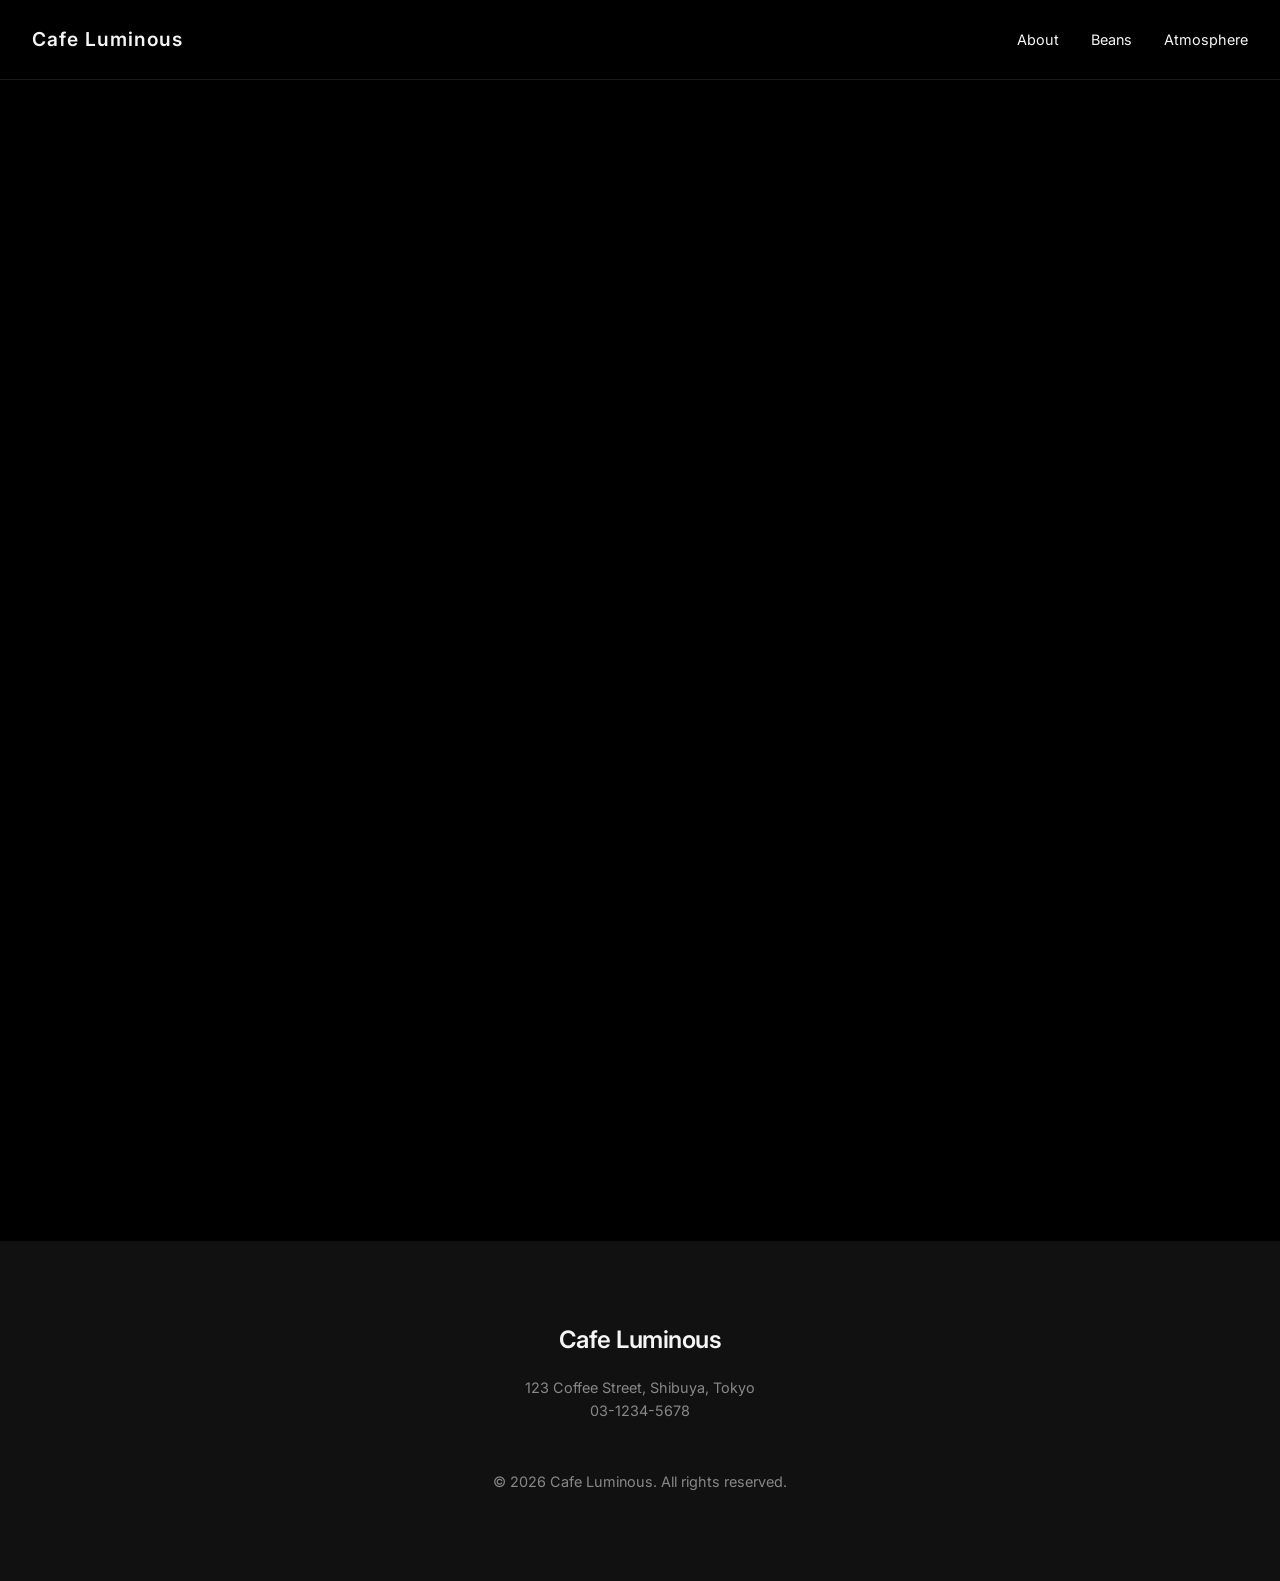
==== beans.html @ d184118b "Add files via upload" ====
<!DOCTYPE html>
<html lang="ja">
<head>
    <meta charset="UTF-8">
    <meta name="viewport" content="width=device-width, initial-scale=1.0">
    <title>豆へのこだわり | Cafe Luminous</title>
    <link rel="preconnect" href="https://fonts.googleapis.com">
    <link rel="preconnect" href="https://fonts.gstatic.com" crossorigin>
    <link href="https://fonts.googleapis.com/css2?family=Inter:wght@300;400;600&family=Noto+Sans+JP:wght@300;400;700&display=swap" rel="stylesheet">
    <link rel="stylesheet" href="style.css">
    <style>
        .back-link {
            display: inline-block;
            margin-top: 4rem;
            color: var(--accent);
            text-decoration: none;
            border-bottom: 1px solid var(--accent);
            padding-bottom: 2px;
            transition: opacity 0.3s;
            font-size: 1.1rem;
        }
        .back-link:hover {
            opacity: 0.7;
        }
        .beans-hero {
            padding: 10rem 2rem 6rem;
        }
        .detail-block {
            margin-top: 4rem;
            text-align: left;
            background: rgba(255, 255, 255, 0.03);
            padding: 3rem;
            border-radius: 12px;
            border: 1px solid rgba(255, 255, 255, 0.05);
        }
        .detail-title {
            font-size: 1.6rem;
            margin-bottom: 1.5rem;
            color: var(--accent);
            font-weight: 400;
        }
    </style>
</head>
<body class="bg-dark text-light">
    <!-- ナビゲーションバーは他のページと同じ -->
    <nav id="navbar" style="background: rgba(0, 0, 0, 0.8);">
        <div class="logo">Cafe Luminous</div>
        <ul class="nav-links">
            <li><a href="index.html#about">About</a></li>
            <li><a href="index.html#beans">Beans</a></li>
            <li><a href="index.html#atmosphere">Atmosphere</a></li>
        </ul>
    </nav>

    <section class="content-section beans-hero bg-dark text-light">
        <div class="container">
            <h1 class="section-title fade-up">豆へのこだわり</h1>
            <p class="section-text fade-up delay-1" style="margin-bottom: 4rem;">
                一杯のコーヒーが生まれるまでには、数え切れないほどの物語があります。<br>
                私たちが選ぶ豆は、単なる農作物ではありません。それぞれの生産者が丹精込めて育て上げた、芸術作品とも言える一粒一粒です。
            </p>
            
            <div class="image-showcase fade-in">
                <img src="assets/coffee_beans_macro_1776573199091.png" alt="厳選されたプレミアルコーヒー豆" class="showcase-img">
            </div>
            
            <div class="detail-block fade-up delay-2">
                <h3 class="detail-title">妥協なき厳選のプロセス</h3>
                <p class="section-text" style="margin: 0; max-width: 100%; text-align: left; margin-bottom: 3rem;">
                    世界中の農園からサンプルを取り寄せ、カッピングと呼ばれるテイスティングを繰り返します。<br>
                    私たちが求めるのは、単に「美味しい」だけでなく、その土地のテロワール（風土）を感じられるような、際立った個性を持つ味わいです。<br>
                    フェアトレードや環境への配慮など、持続可能な農園からのみ調達しています。
                </p>

                <h3 class="detail-title">日々の変化に寄り添う焙煎の美学</h3>
                <p class="section-text" style="margin: 0; max-width: 100%; text-align: left;">
                    豆の個性を最大限に引き出すため、毎日その日の気温や湿度に合わせて焙煎のプロファイル（温度や時間のグラフ）を微調整しています。<br>
                    浅煎りでフルーティな酸味を楽しむものから、深煎りで深いコクとチョコレートのような甘みを堪能するものまで、豆本来の魅力を余すところなく引き出します。
                </p>
            </div>
            
            <a href="index.html" class="back-link fade-up delay-2">← トップページへ戻る</a>
        </div>
    </section>

    <footer>
        <div class="footer-content">
            <h2>Cafe Luminous</h2>
            <p>123 Coffee Street, Shibuya, Tokyo<br>03-1234-5678</p>
            <p class="copyright">&copy; 2026 Cafe Luminous. All rights reserved.</p>
        </div>
    </footer>
    <script src="main.js"></script>
</body>
</html>
---- style.css ----
/* Reset & BaseStyles */
:root {
    --text-dark: #111111;
    --text-light: #f5f5f7;
    --bg-light: #ffffff;
    --bg-dark: #000000;
    --accent: #d4af37; /* Gold/Bronze accent */
}

* {
    margin: 0;
    padding: 0;
    box-sizing: border-box;
}

body {
    font-family: 'Inter', 'Noto Sans JP', sans-serif;
    background-color: var(--bg-dark); /* Default body to dark for smooth transition */
    color: var(--text-light);
    line-height: 1.6;
    overflow-x: hidden;
    -webkit-font-smoothing: antialiased;
}

/* Typography */
h1, h2, h3 {
    font-weight: 600;
    letter-spacing: -0.02em;
}

.headline {
    font-size: 4rem;
    line-height: 1.1;
    margin-bottom: 1rem;
    text-shadow: 0 4px 20px rgba(0,0,0,0.6);
}

.sub-headline {
    font-size: 1.5rem;
    font-weight: 300;
    letter-spacing: 0.1em;
    color: #e0e0e0;
}

.section-title {
    font-size: 3rem;
    margin-bottom: 2rem;
}

.section-text {
    font-size: 1.25rem;
    max-width: 700px;
    margin: 0 auto;
    font-weight: 300;
    color: #6e6e73;
}

/* Backgrounds & Colors */
.bg-light { background-color: var(--bg-light); color: var(--text-dark); }
.bg-dark { background-color: var(--bg-dark); color: var(--text-light); }
.bg-light .section-text { color: #86868b; }
.bg-dark .section-text { color: #a1a1a6; }

/* Navigation (Glassmorphism) */
#navbar {
    position: fixed;
    top: 0;
    width: 100%;
    padding: 1.5rem 2rem;
    display: flex;
    justify-content: space-between;
    align-items: center;
    z-index: 1000;
    background: rgba(0, 0, 0, 0.4);
    backdrop-filter: blur(12px);
    -webkit-backdrop-filter: blur(12px);
    border-bottom: 1px solid rgba(255, 255, 255, 0.1);
    transition: background 0.3s ease;
}

#navbar.scrolled {
    background: rgba(255, 255, 255, 0.85);
    border-bottom: 1px solid rgba(0, 0, 0, 0.05);
}

#navbar.scrolled .logo, #navbar.scrolled .nav-links a {
    color: var(--text-dark);
}

.logo {
    font-size: 1.2rem;
    font-weight: 600;
    letter-spacing: 0.05em;
    color: var(--text-light);
}

.nav-links {
    list-style: none;
    display: flex;
    gap: 2rem;
}

.nav-links a {
    color: var(--text-light);
    text-decoration: none;
    font-size: 0.9rem;
    font-weight: 400;
    transition: opacity 0.2s ease;
}

.nav-links a:hover { opacity: 0.7; }

/* Hero Section */
.hero-section {
    position: relative;
    height: 100vh;
    display: flex;
    align-items: center;
    justify-content: center;
    text-align: center;
    overflow: hidden;
}

.background-image {
    position: absolute;
    top: 0; left: 0; width: 100%; height: 100%;
    background-size: cover;
    background-position: center;
    background-repeat: no-repeat;
    z-index: -1;
    transform: scale(1.05);
    transition: transform 1s ease-out;
}

.hero-section.loaded .background-image {
    transform: scale(1);
}

.hero-content {
    z-index: 1;
    padding: 0 2rem;
}

/* Sections */
.content-section {
    padding: 10rem 2rem;
    text-align: center;
    position: relative;
    z-index: 2;
}

.container {
    max-width: 1000px;
    margin: 0 auto;
}

/* Image Showcase */
.image-showcase {
    margin-top: 4rem;
    overflow: hidden;
    border-radius: 20px;
    box-shadow: 0 20px 40px rgba(0,0,0,0.2);
}

.showcase-img {
    width: 100%;
    height: auto;
    display: block;
    object-fit: cover;
    transform: scale(1.1); /* for parallax effect */
    transition: transform 0.8s cubic-bezier(0.25, 1, 0.5, 1);
}

.in-view .showcase-img {
    transform: scale(1);
}

.half-image-section .image-showcase {
    margin-top: 5rem;
    max-width: 1200px;
    margin-left: auto;
    margin-right: auto;
}

/* Animations */
.fade-up {
    opacity: 0;
    transform: translateY(40px);
    transition: opacity 1s cubic-bezier(0.25, 1, 0.5, 1), transform 1s cubic-bezier(0.25, 1, 0.5, 1);
    will-change: opacity, transform;
}

.fade-in {
    opacity: 0;
    transition: opacity 1.5s ease-in-out;
    will-change: opacity;
}

.in-view.fade-up {
    opacity: 1;
    transform: translateY(0);
}

.in-view {
    opacity: 1;
}

.delay-1 { transition-delay: 0.2s; }
.delay-2 { transition-delay: 0.4s; }

/* Footer */
footer {
    background-color: var(--text-dark);
    color: var(--text-light);
    padding: 5rem 2rem;
    text-align: center;
}

.footer-content h2 { margin-bottom: 1rem; font-size: 1.5rem; }
.footer-content p { color: #888; font-size: 0.9rem; margin-bottom: 0.5rem; }
.copyright { margin-top: 3rem; font-size: 0.8rem; color: #555; }

/* Responsive */
@media (max-width: 768px) {
    .headline { font-size: 2.5rem; }
    .section-title { font-size: 2rem; }
    .section-text { font-size: 1rem; }
    .content-section { padding: 6rem 1rem; }
    .nav-links { display: none; } /* Simplified mobile nav */
}
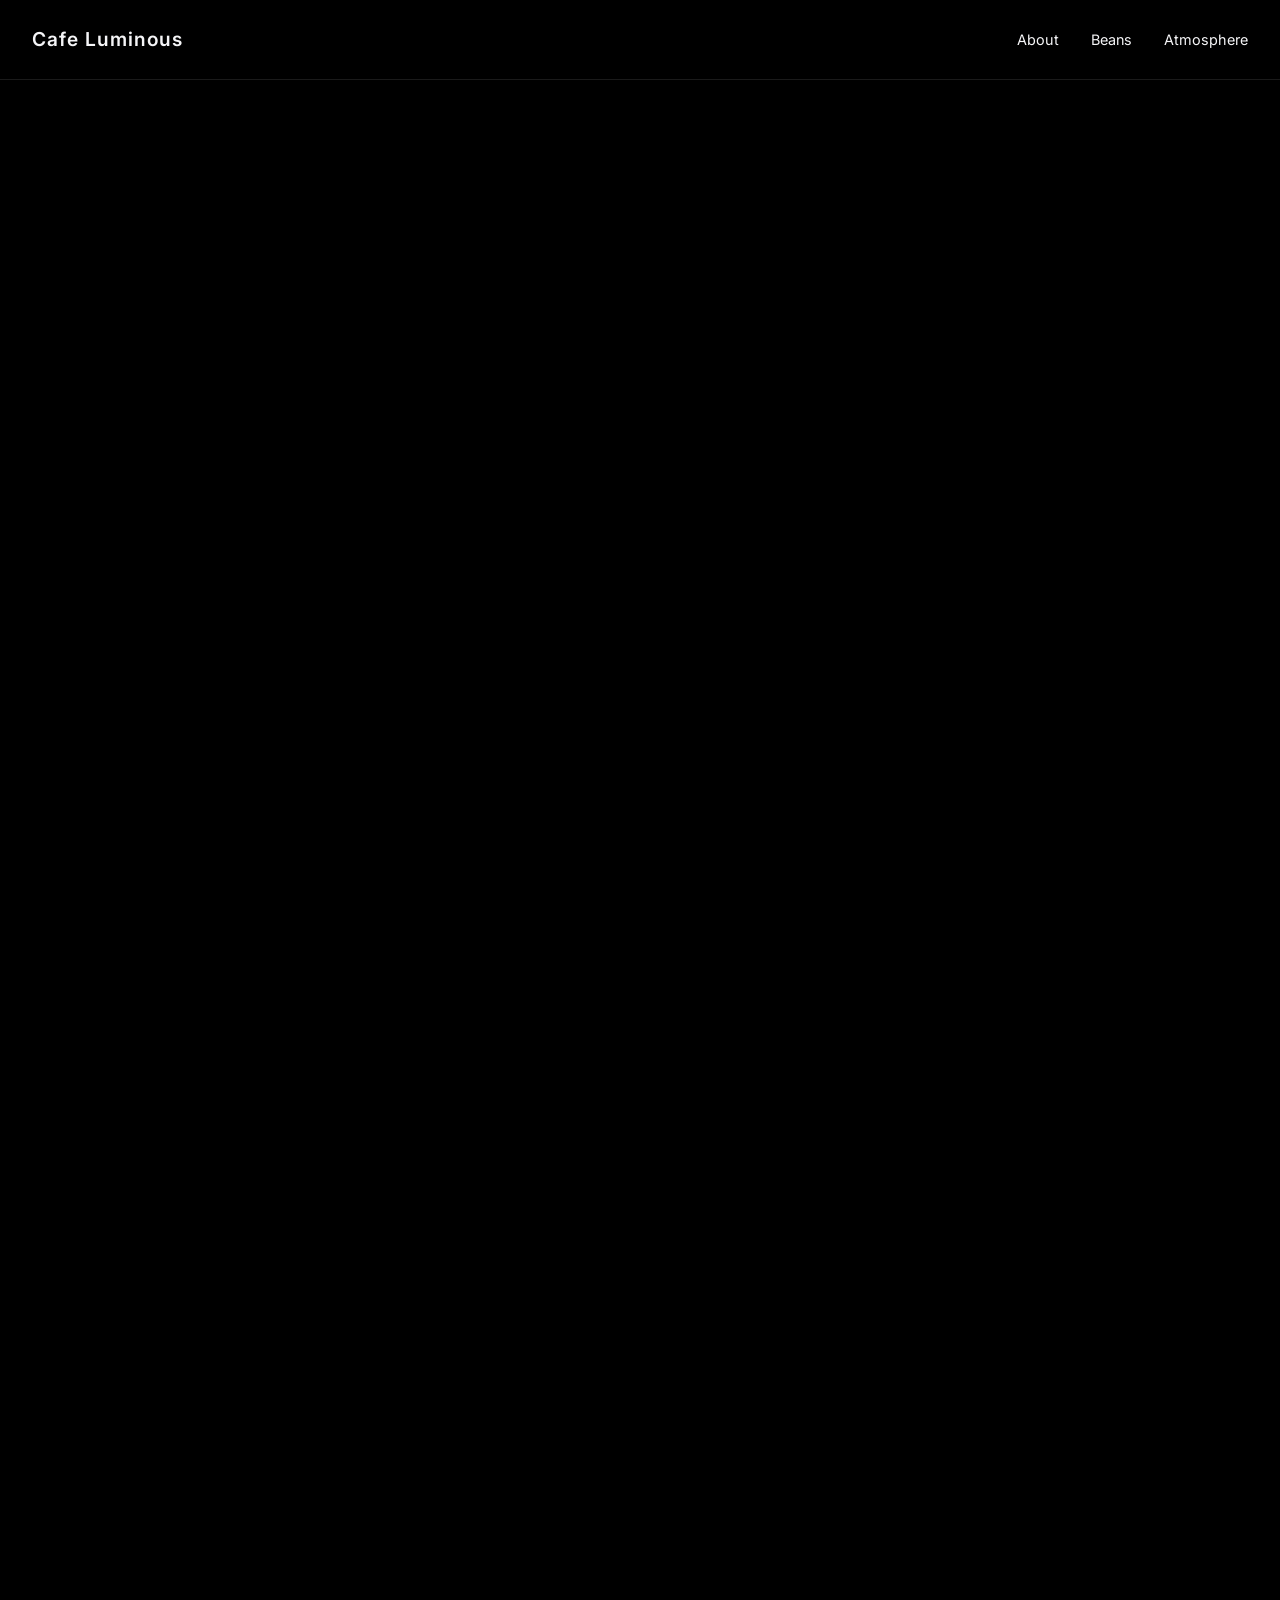
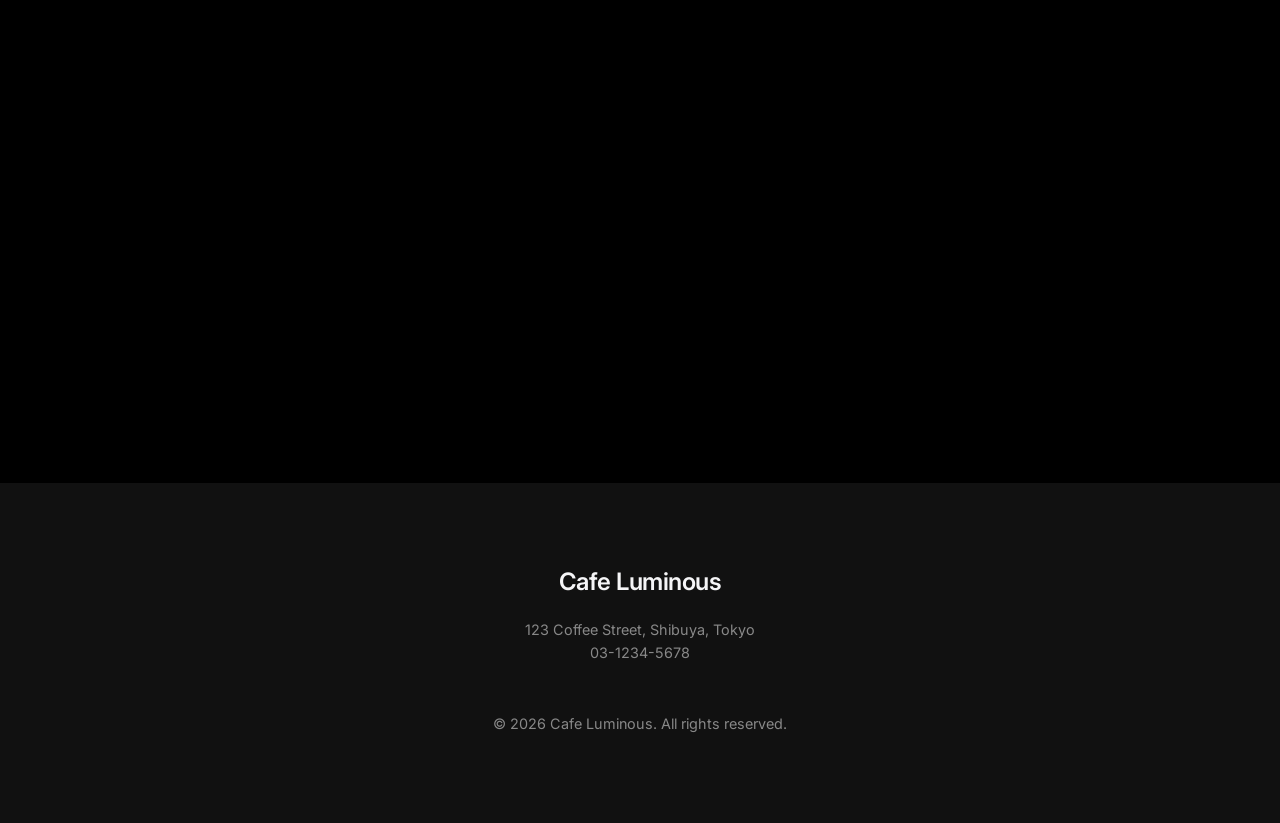
==== commit f80c79b4: "Add files via upload" ====
--- a/beans.html
+++ b/beans.html
@@ -39,6 +39,32 @@
             color: var(--accent);
             font-weight: 400;
         }
+        .farm-section {
+            display: grid;
+            grid-template-columns: 1fr 1fr;
+            gap: 3rem;
+            margin-top: 5rem;
+            align-items: center;
+        }
+        .farm-section.reverse {
+            margin-top: 3rem;
+        }
+        .farm-section img {
+            width: 100%;
+            border-radius: 12px;
+            object-fit: cover;
+            aspect-ratio: 4/3;
+            box-shadow: 0 10px 30px rgba(0,0,0,0.5);
+        }
+        @media (max-width: 768px) {
+            .farm-section {
+                grid-template-columns: 1fr;
+                gap: 2rem;
+            }
+            .farm-section.reverse img {
+                order: -1;
+            }
+        }
     </style>
 </head>
 <body class="bg-dark text-light">
@@ -78,6 +104,28 @@
                     浅煎りでフルーティな酸味を楽しむものから、深煎りで深いコクとチョコレートのような甘みを堪能するものまで、豆本来の魅力を余すところなく引き出します。
                 </p>
             </div>
+
+            <div class="farm-section fade-up delay-1">
+                <img src="assets/coffee_farm.png" alt="美しいコーヒー農園の風景">
+                <div class="farm-text text-container">
+                    <h3 class="detail-title" style="margin-bottom: 1rem;">豊かな大地が育む奇跡</h3>
+                    <p class="section-text" style="margin: 0; max-width: 100%; text-align: left;">
+                        私たちのコーヒーの故郷は、標高が高く、朝晩の寒暖差が激しい山間部にあります。この厳しい環境こそが、コーヒーチェリーの甘みを凝縮させ、複雑で奥深い香りを作り出します。<br><br>
+                        肥沃な土壌と澄んだ空気、そして豊かな水源。大自然の恵みをたっぷりと吸収した豆だけを使用しています。
+                    </p>
+                </div>
+            </div>
+
+            <div class="farm-section reverse fade-up delay-2">
+                <div class="farm-text text-container">
+                    <h3 class="detail-title" style="margin-bottom: 1rem;">生産者との確かな絆</h3>
+                    <p class="section-text" style="margin: 0; max-width: 100%; text-align: left;">
+                        本当に素晴らしいコーヒーは、農家の熟練の技と深い愛情から生まれます。<br><br>
+                        私たちは現地の農家と直接コミュニケーションを取り、土壌作りから収穫、精製プロセスに至るまでを共に高め合っています。持続可能な農業を支援し、彼らの情熱が詰まった最高の状態の豆を適正な価格で提供しています。
+                    </p>
+                </div>
+                <img src="assets/coffee_farmer.png" alt="コーヒーチェリーを確かめる農家">
+            </div>
             
             <a href="index.html" class="back-link fade-up delay-2">← トップページへ戻る</a>
         </div>
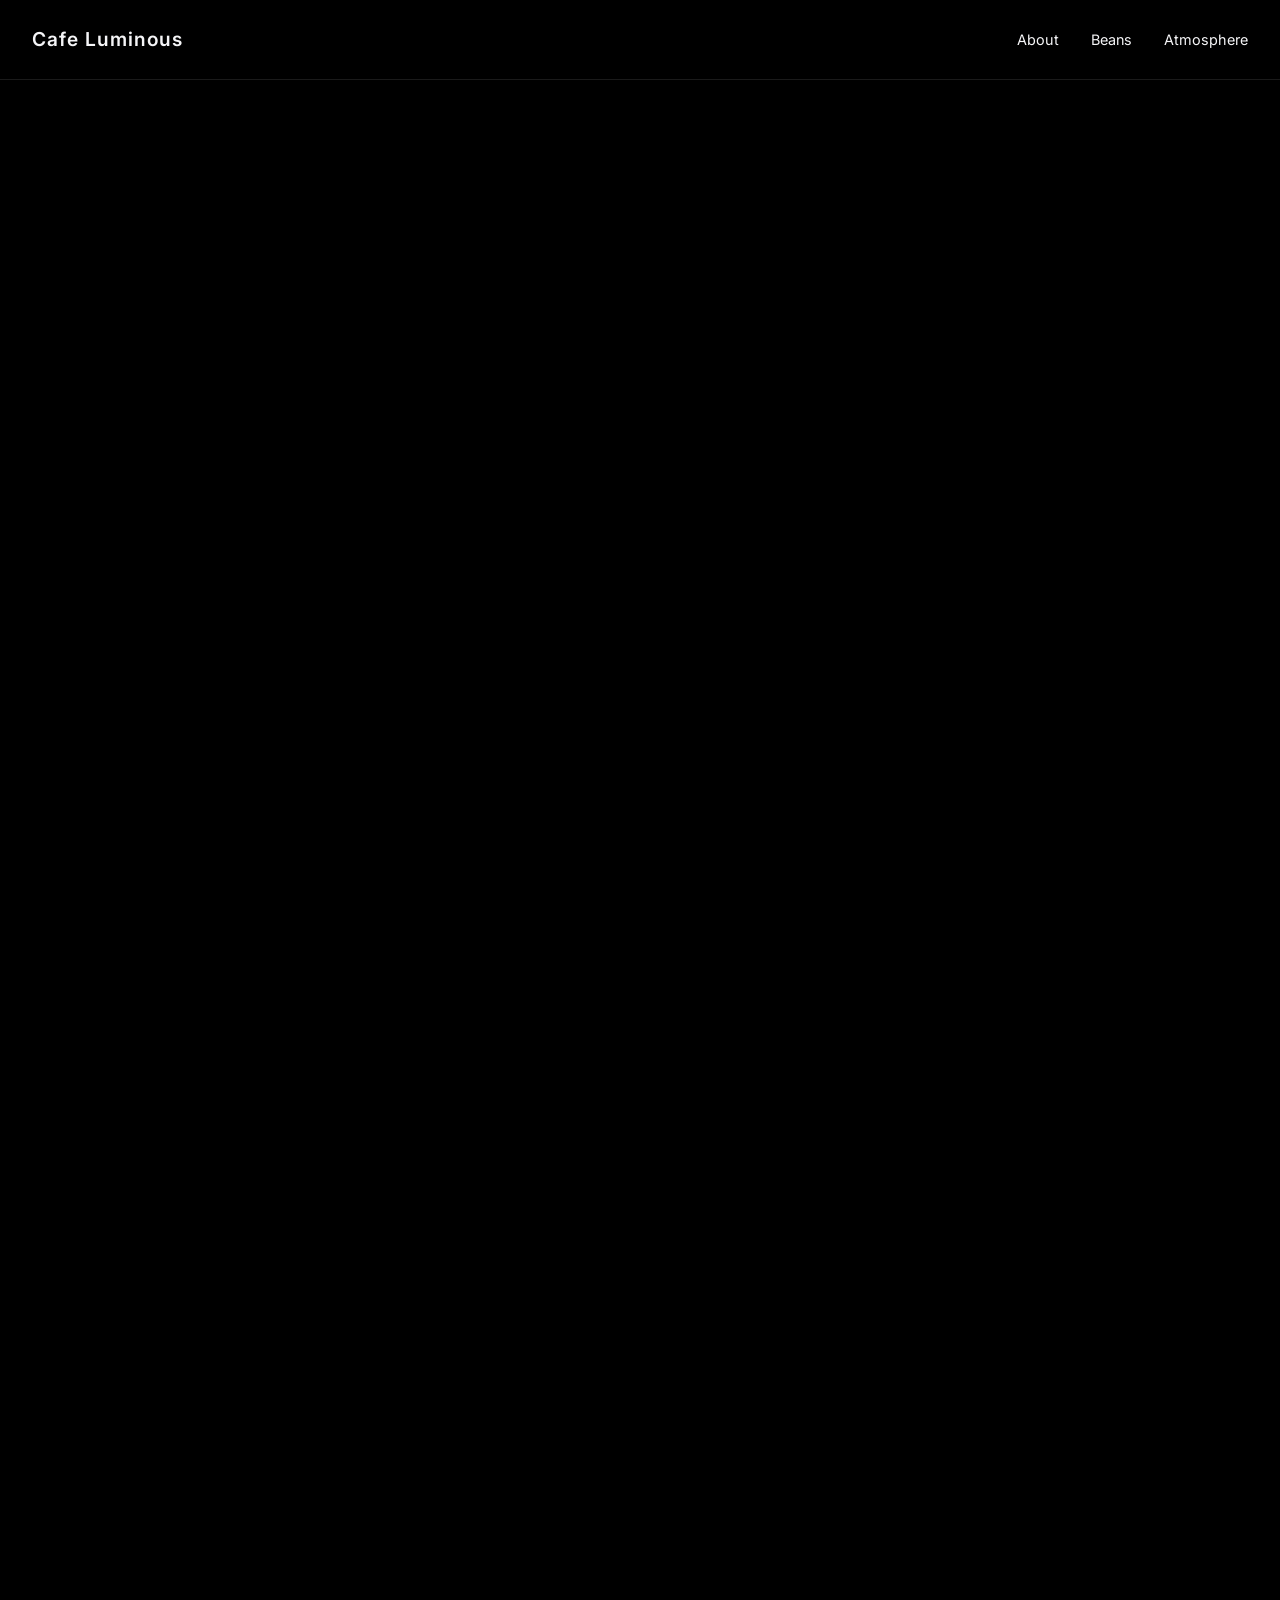
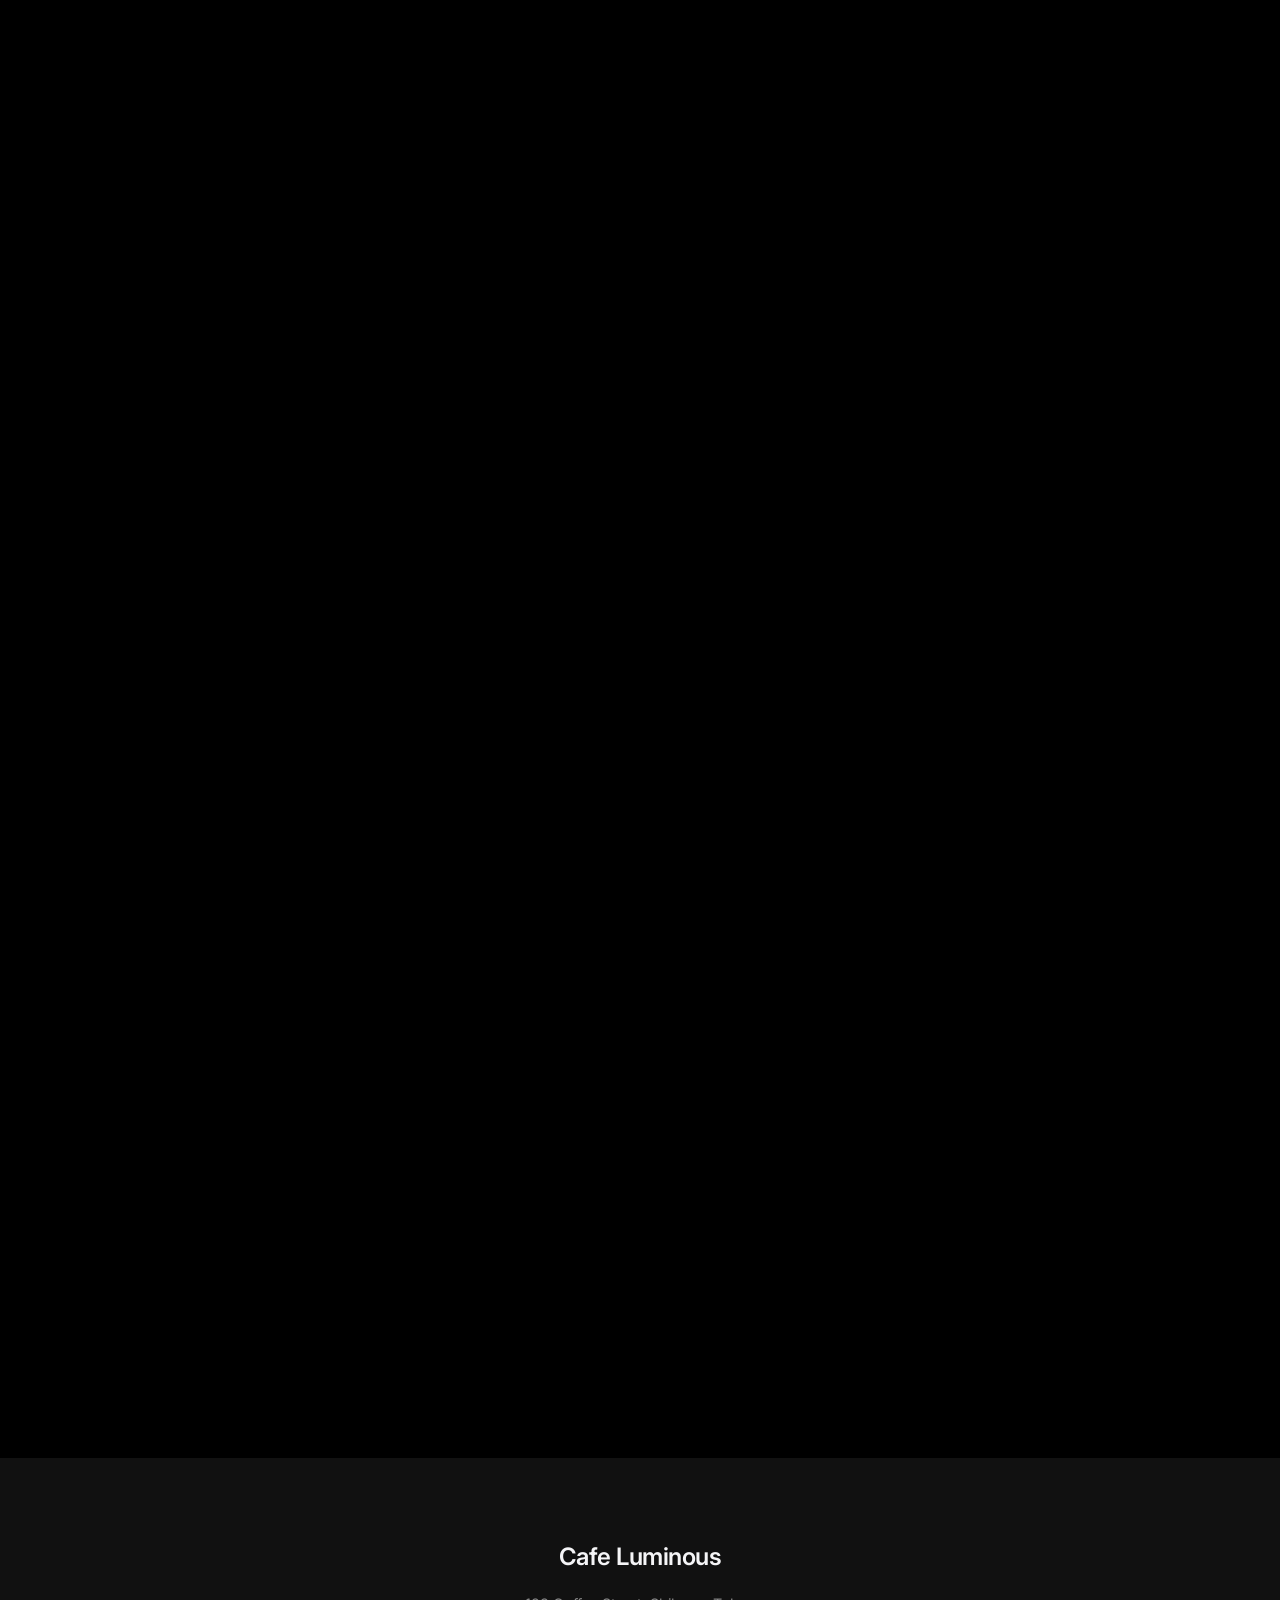
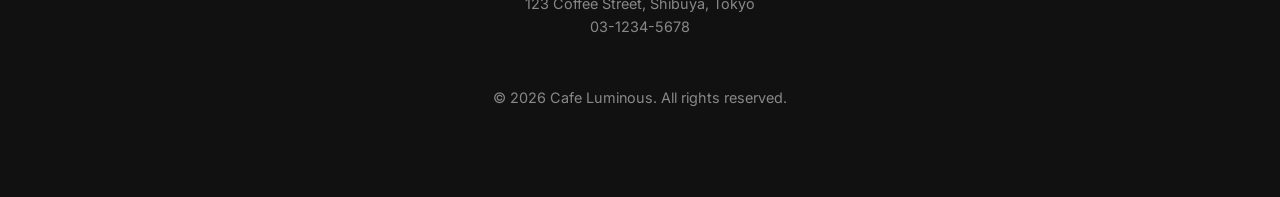
==== commit a9371a93: "Update beans.html" ====
--- a/beans.html
+++ b/beans.html
@@ -87,7 +87,7 @@
             </p>
             
             <div class="image-showcase fade-in">
-                <img src="assets/coffee_beans_macro_1776573199091.png" alt="厳選されたプレミアルコーヒー豆" class="showcase-img">
+                <img src="images/coffee_beans_macro_1776573199091.png" alt="厳選されたプレミアルコーヒー豆" class="showcase-img">
             </div>
             
             <div class="detail-block fade-up delay-2">
@@ -106,7 +106,7 @@
             </div>
 
             <div class="farm-section fade-up delay-1">
-                <img src="assets/coffee_farm.png" alt="美しいコーヒー農園の風景">
+                <img src="images/coffee_farm.png" alt="美しいコーヒー農園の風景">
                 <div class="farm-text text-container">
                     <h3 class="detail-title" style="margin-bottom: 1rem;">豊かな大地が育む奇跡</h3>
                     <p class="section-text" style="margin: 0; max-width: 100%; text-align: left;">
@@ -124,7 +124,7 @@
                         私たちは現地の農家と直接コミュニケーションを取り、土壌作りから収穫、精製プロセスに至るまでを共に高め合っています。持続可能な農業を支援し、彼らの情熱が詰まった最高の状態の豆を適正な価格で提供しています。
                     </p>
                 </div>
-                <img src="assets/coffee_farmer.png" alt="コーヒーチェリーを確かめる農家">
+                <img src="images/coffee_farmer.png" alt="コーヒーチェリーを確かめる農家">
             </div>
             
             <a href="index.html" class="back-link fade-up delay-2">← トップページへ戻る</a>
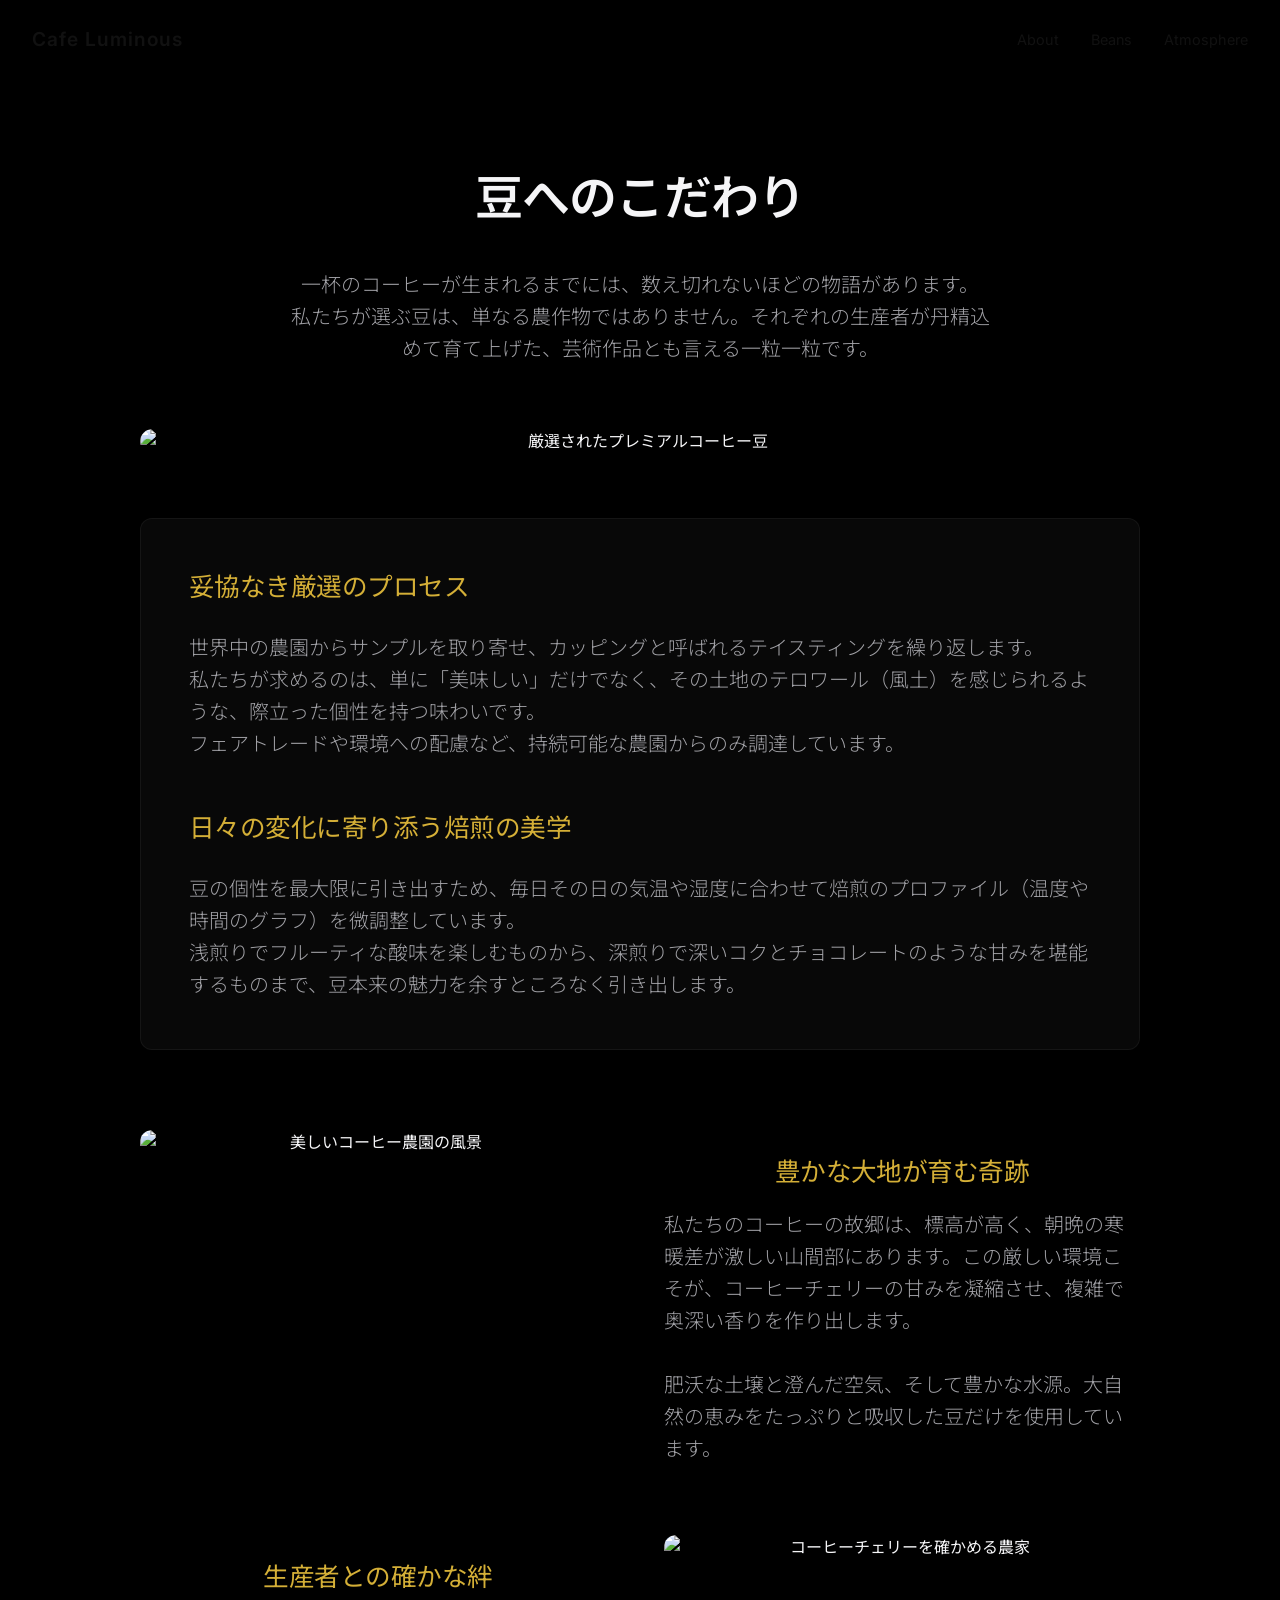
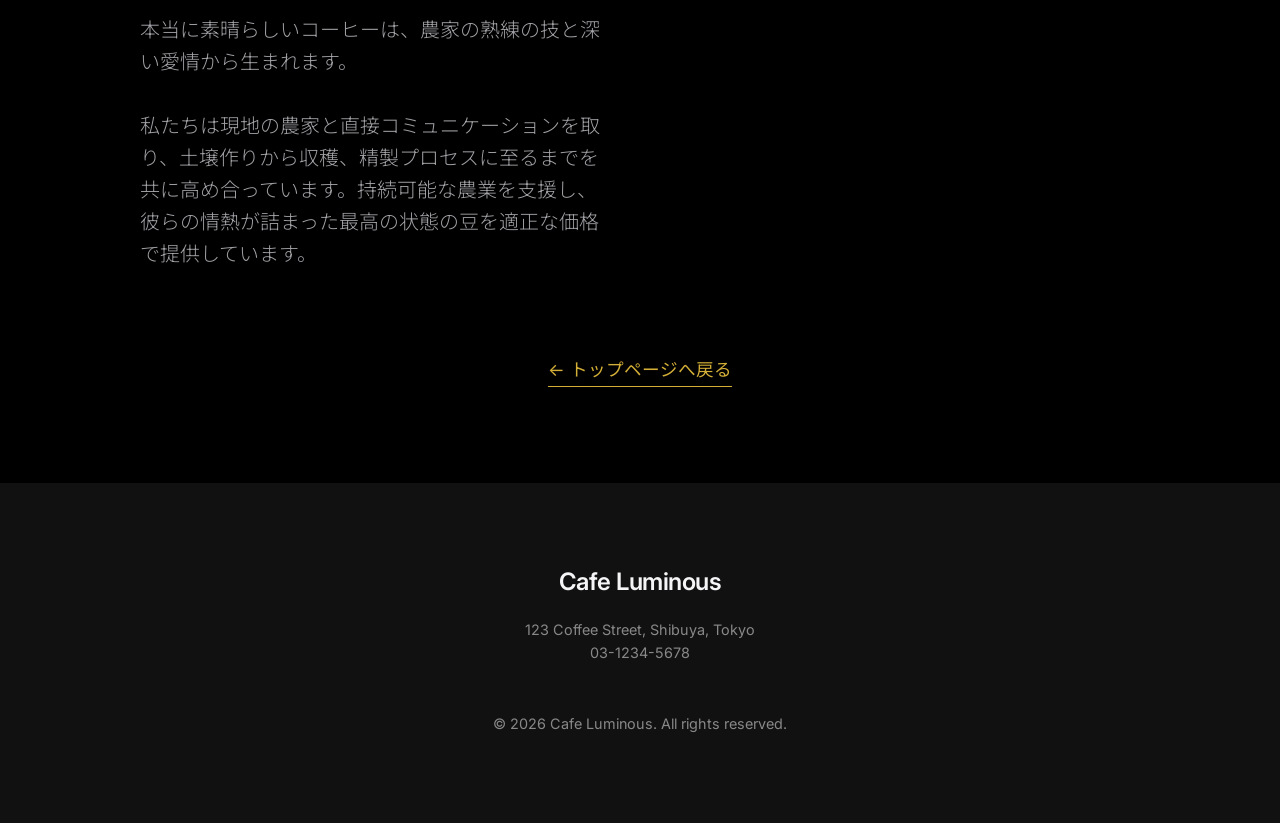
==== commit 87b6c86f: "Add files via upload" ====
--- a/beans.html
+++ b/beans.html
@@ -87,7 +87,7 @@
             </p>
             
             <div class="image-showcase fade-in">
-                <img src="images/coffee_beans_macro_1776573199091.png" alt="厳選されたプレミアルコーヒー豆" class="showcase-img">
+                <img src="assets/coffee_beans_macro_1776573199091.png" alt="厳選されたプレミアルコーヒー豆" class="showcase-img">
             </div>
             
             <div class="detail-block fade-up delay-2">
@@ -106,7 +106,7 @@
             </div>
 
             <div class="farm-section fade-up delay-1">
-                <img src="images/coffee_farm.png" alt="美しいコーヒー農園の風景">
+                <img src="assets/coffee_farm.png" alt="美しいコーヒー農園の風景">
                 <div class="farm-text text-container">
                     <h3 class="detail-title" style="margin-bottom: 1rem;">豊かな大地が育む奇跡</h3>
                     <p class="section-text" style="margin: 0; max-width: 100%; text-align: left;">
@@ -124,7 +124,7 @@
                         私たちは現地の農家と直接コミュニケーションを取り、土壌作りから収穫、精製プロセスに至るまでを共に高め合っています。持続可能な農業を支援し、彼らの情熱が詰まった最高の状態の豆を適正な価格で提供しています。
                     </p>
                 </div>
-                <img src="images/coffee_farmer.png" alt="コーヒーチェリーを確かめる農家">
+                <img src="assets/coffee_farmer.png" alt="コーヒーチェリーを確かめる農家">
             </div>
             
             <a href="index.html" class="back-link fade-up delay-2">← トップページへ戻る</a>
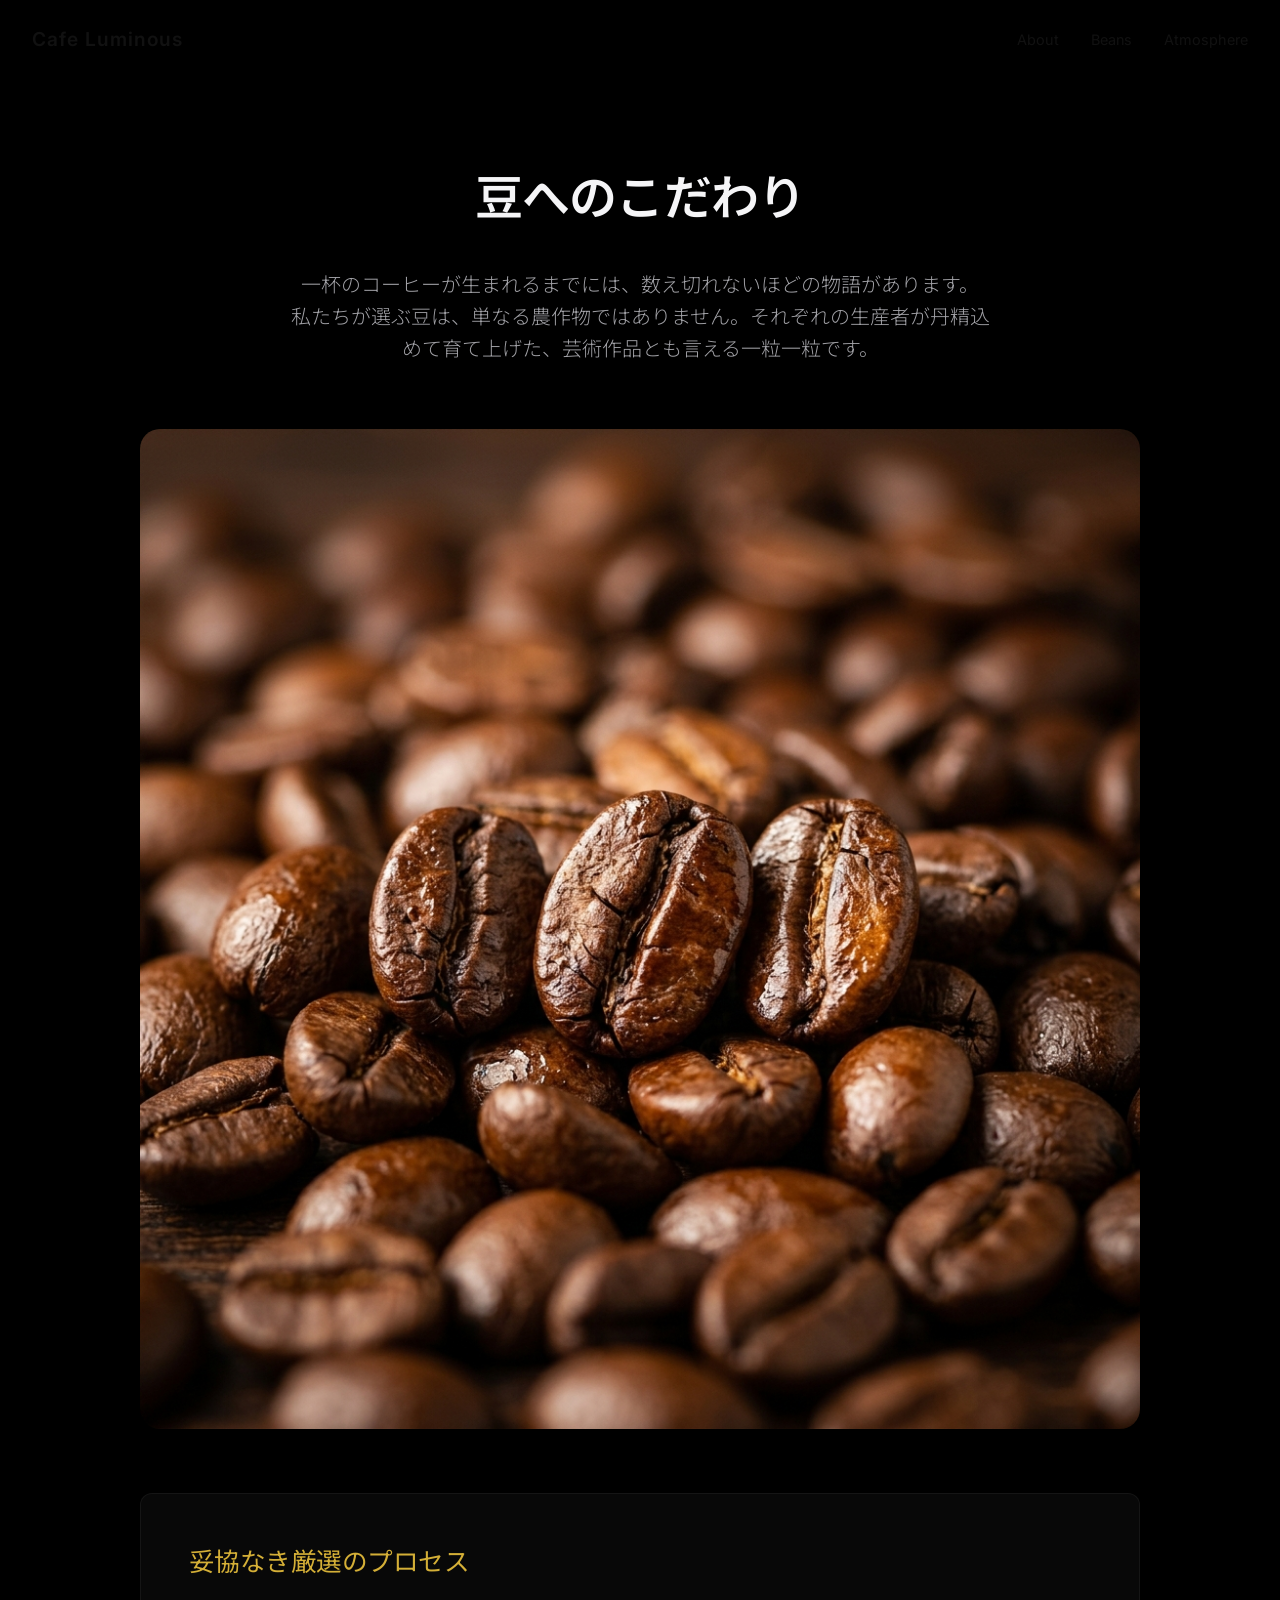
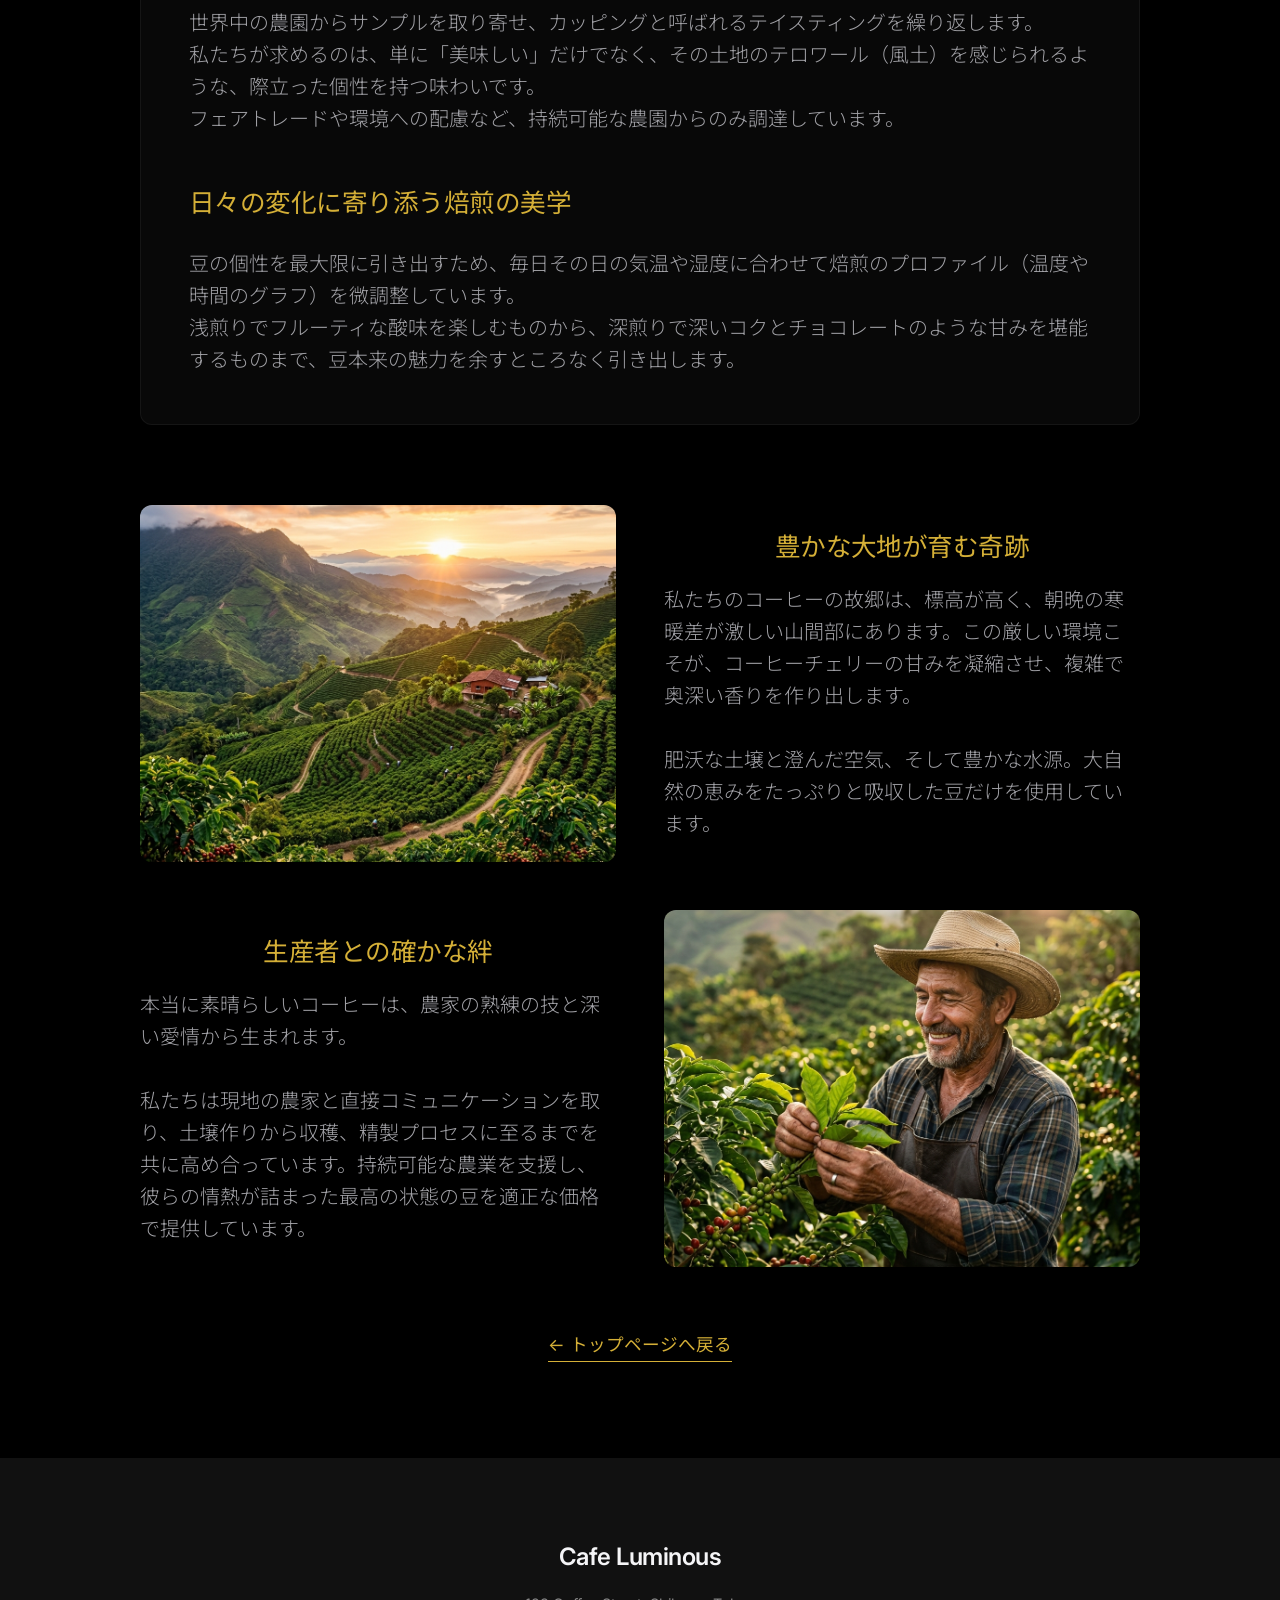
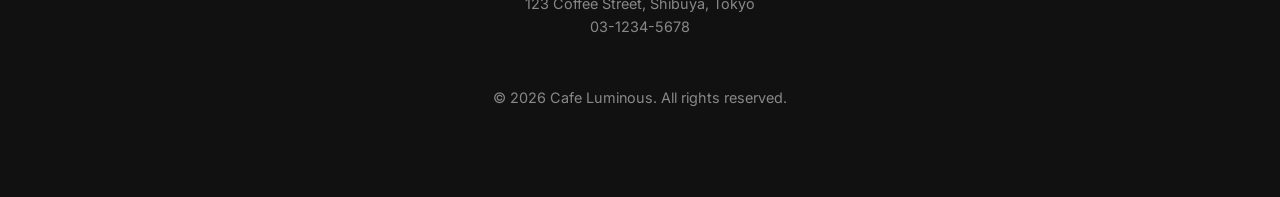
==== commit 57d0b299: "Update beans.html" ====
--- a/beans.html
+++ b/beans.html
@@ -87,7 +87,7 @@
             </p>
             
             <div class="image-showcase fade-in">
-                <img src="assets/coffee_beans_macro_1776573199091.png" alt="厳選されたプレミアルコーヒー豆" class="showcase-img">
+                <img src="images/coffee_beans_macro_1776573199091.png" alt="厳選されたプレミアルコーヒー豆" class="showcase-img">
             </div>
             
             <div class="detail-block fade-up delay-2">
@@ -106,7 +106,7 @@
             </div>
 
             <div class="farm-section fade-up delay-1">
-                <img src="assets/coffee_farm.png" alt="美しいコーヒー農園の風景">
+                <img src="images/coffee_farm.png" alt="美しいコーヒー農園の風景">
                 <div class="farm-text text-container">
                     <h3 class="detail-title" style="margin-bottom: 1rem;">豊かな大地が育む奇跡</h3>
                     <p class="section-text" style="margin: 0; max-width: 100%; text-align: left;">
@@ -124,7 +124,7 @@
                         私たちは現地の農家と直接コミュニケーションを取り、土壌作りから収穫、精製プロセスに至るまでを共に高め合っています。持続可能な農業を支援し、彼らの情熱が詰まった最高の状態の豆を適正な価格で提供しています。
                     </p>
                 </div>
-                <img src="assets/coffee_farmer.png" alt="コーヒーチェリーを確かめる農家">
+                <img src="images/coffee_farmer.png" alt="コーヒーチェリーを確かめる農家">
             </div>
             
             <a href="index.html" class="back-link fade-up delay-2">← トップページへ戻る</a>
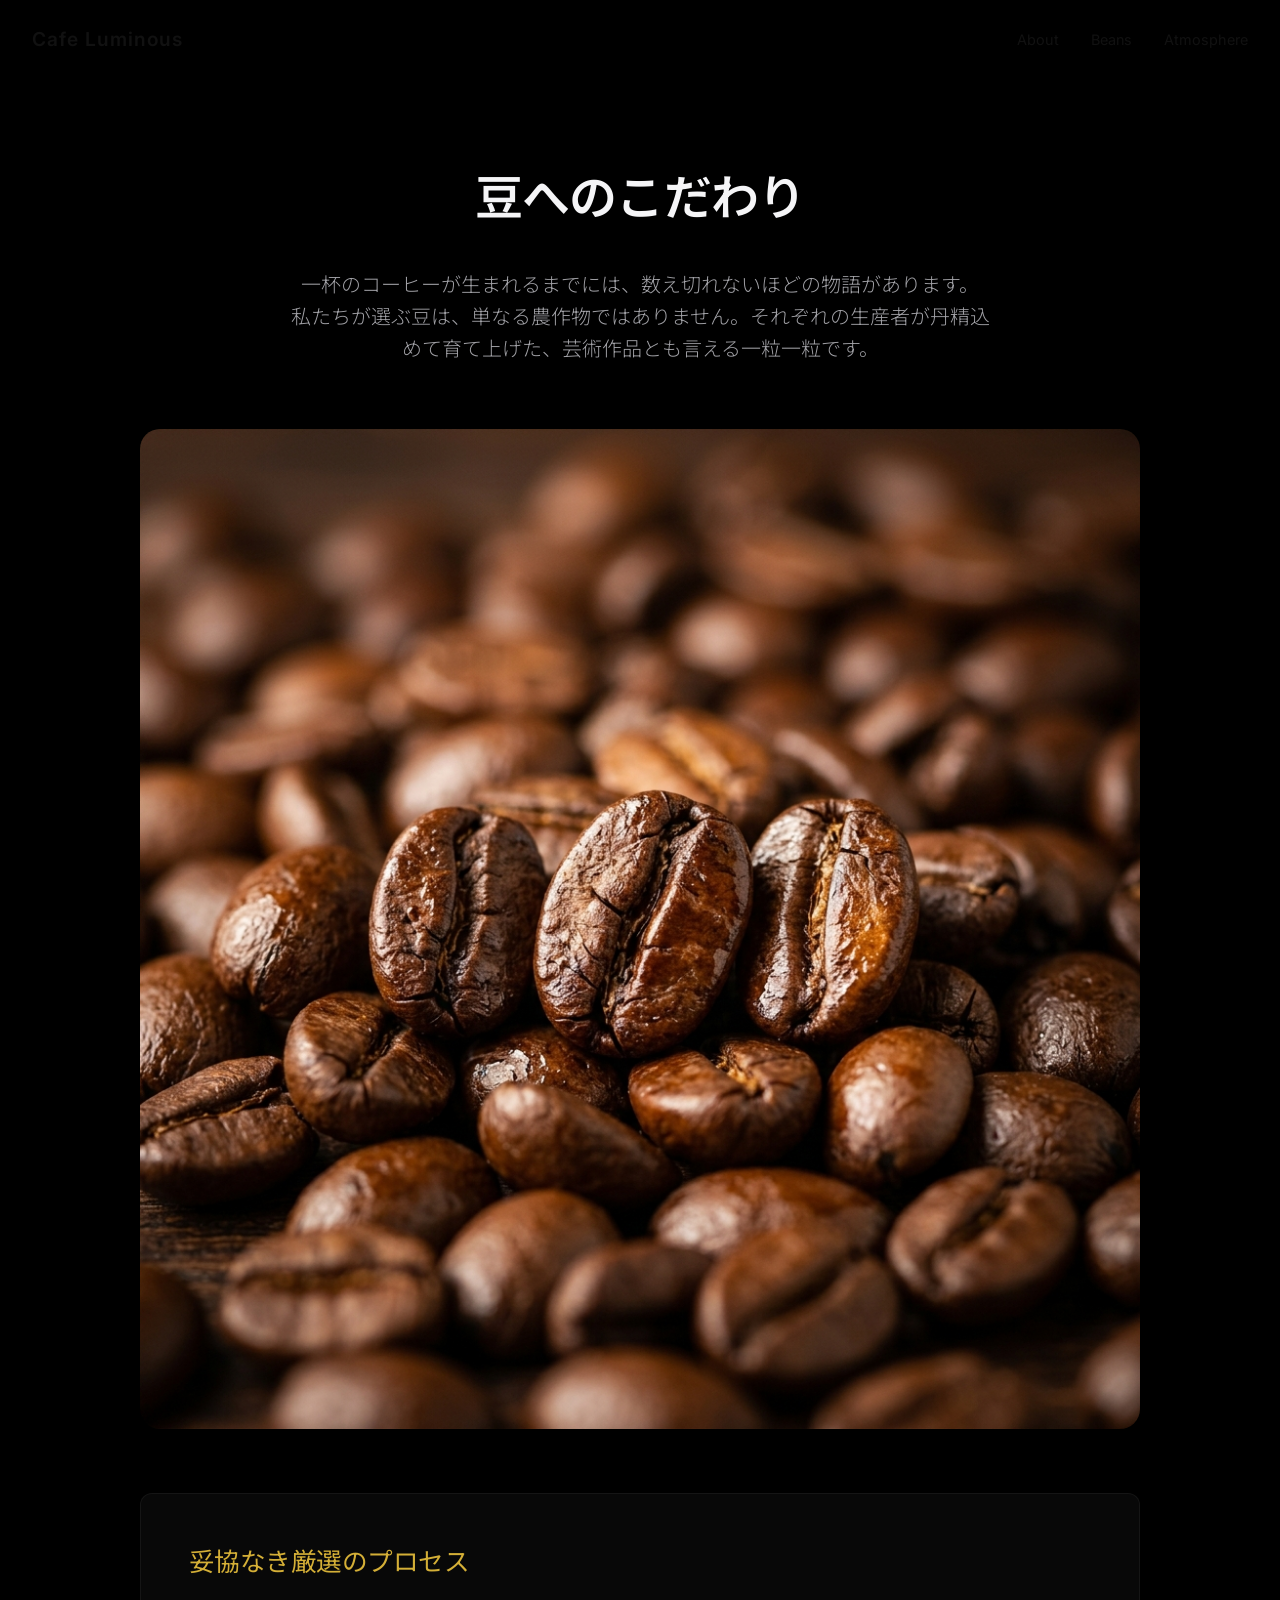
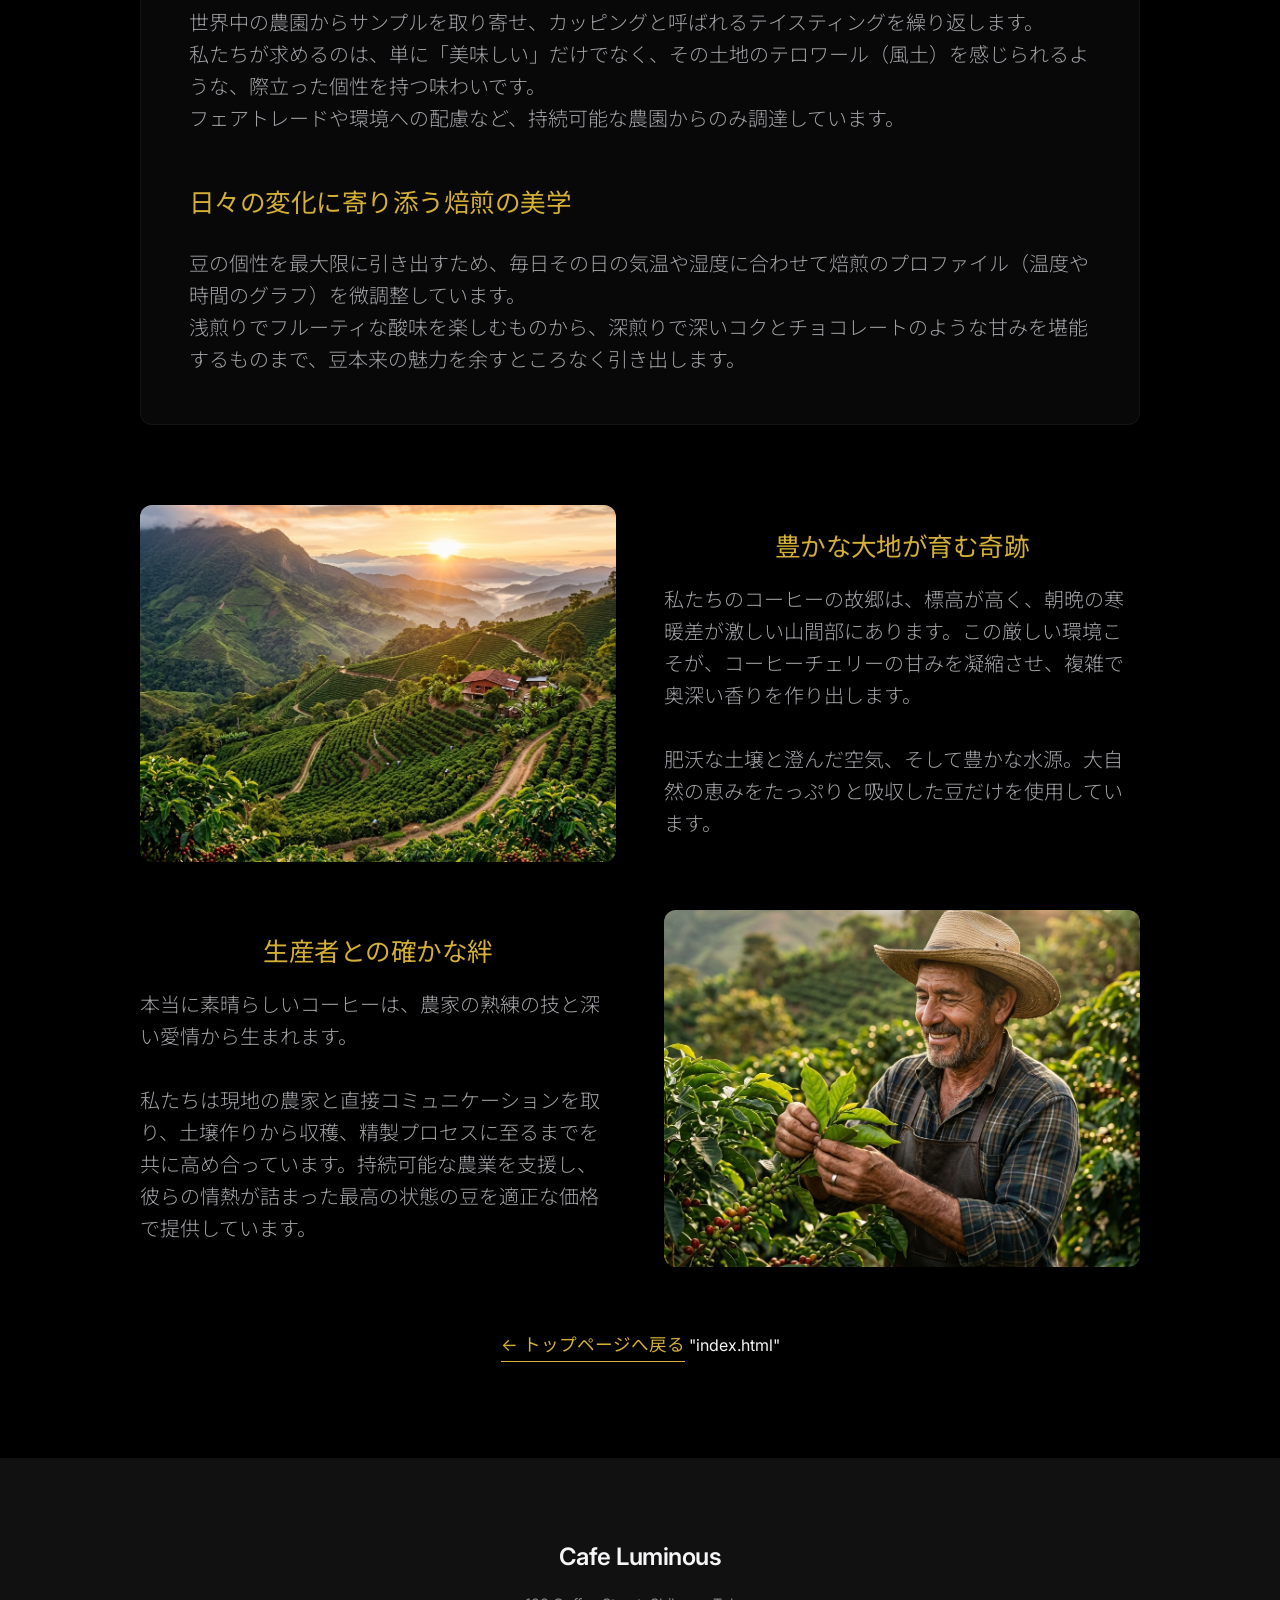
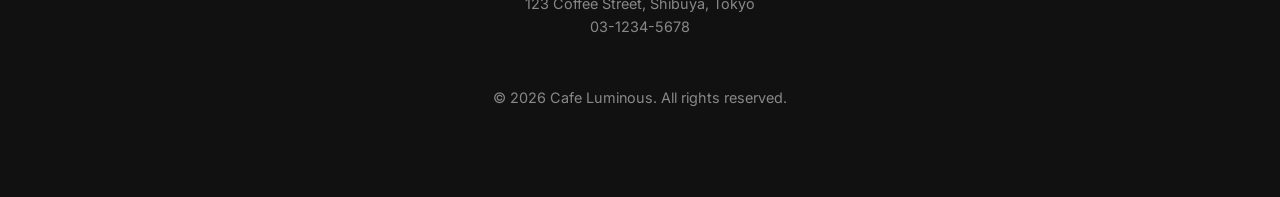
==== commit 4f35874f: "Update beans.html" ====
--- a/beans.html
+++ b/beans.html
@@ -127,7 +127,8 @@
                 <img src="images/coffee_farmer.png" alt="コーヒーチェリーを確かめる農家">
             </div>
             
-            <a href="index.html" class="back-link fade-up delay-2">← トップページへ戻る</a>
+            <a href="https://www.relocation-international.co.jp/" class="back-link fade-up delay-2">← トップページへ戻る</a>
+            "index.html"
         </div>
     </section>
 
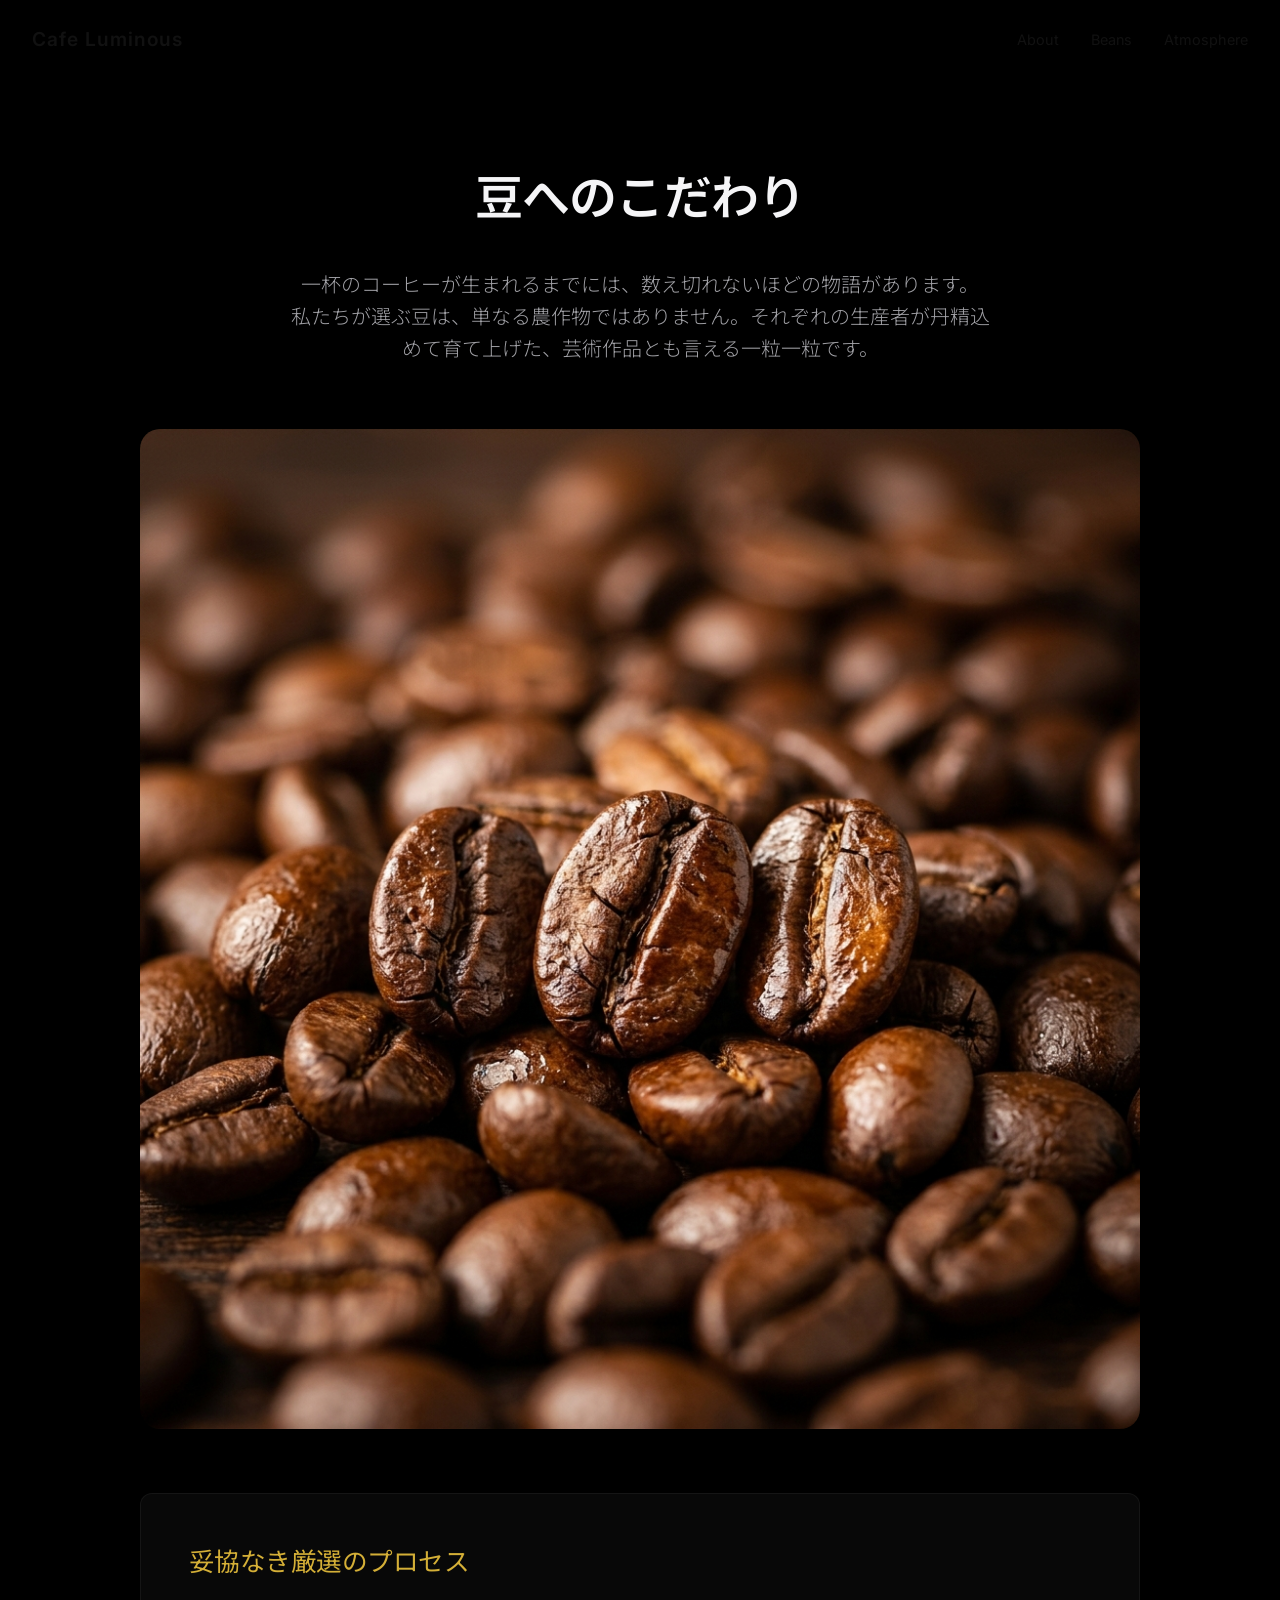
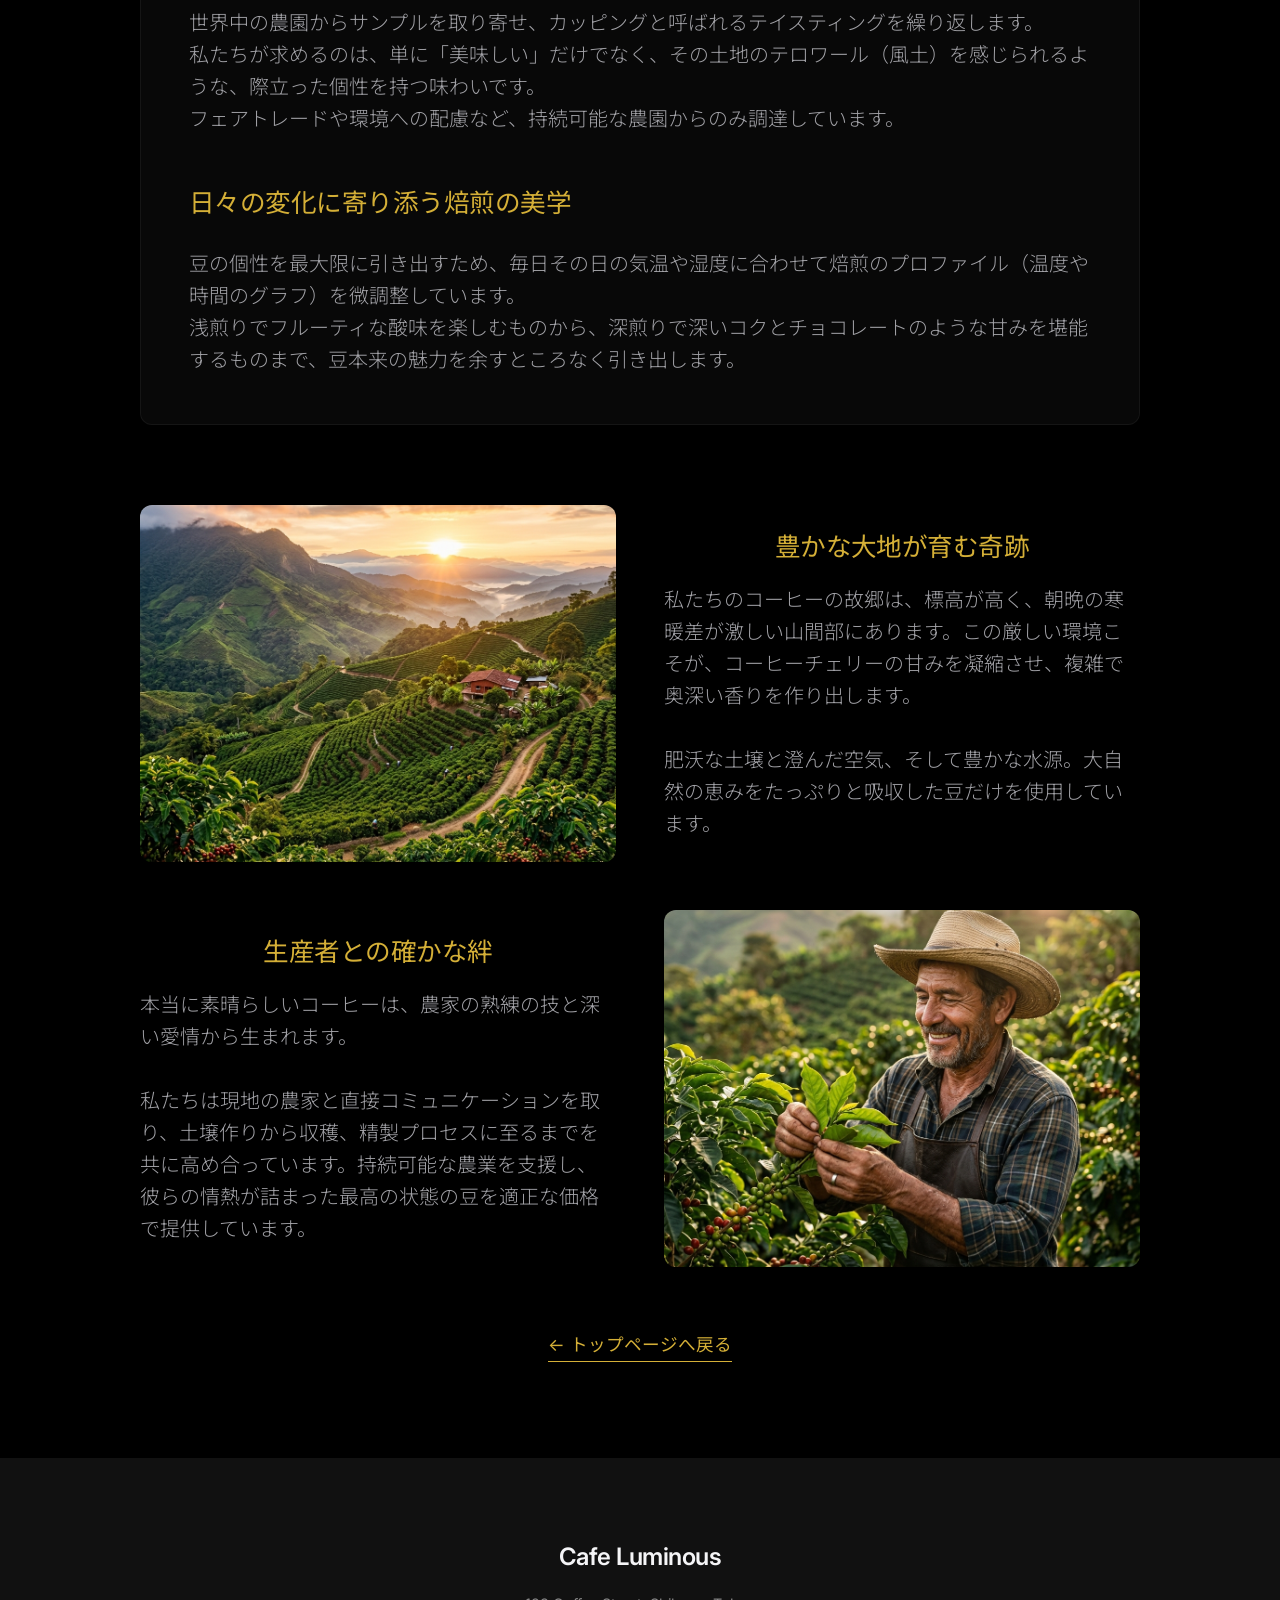
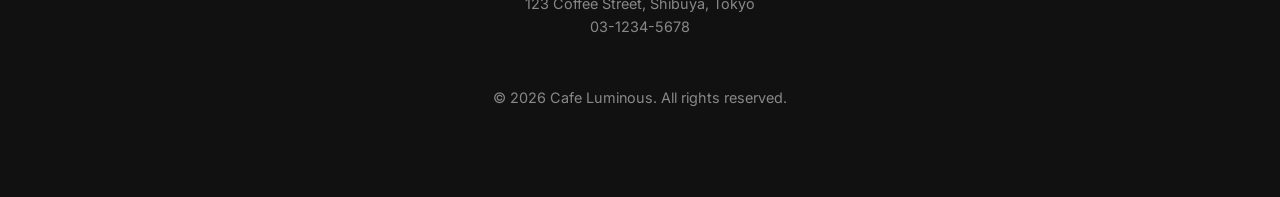
==== commit 2a5c73bd: "Update beans.html" ====
--- a/beans.html
+++ b/beans.html
@@ -127,8 +127,8 @@
                 <img src="images/coffee_farmer.png" alt="コーヒーチェリーを確かめる農家">
             </div>
             
-            <a href="https://www.relocation-international.co.jp/" class="back-link fade-up delay-2">← トップページへ戻る</a>
-            "index.html"
+            <a href="index.html" class="back-link fade-up delay-2">← トップページへ戻る</a>
+            
         </div>
     </section>
 
